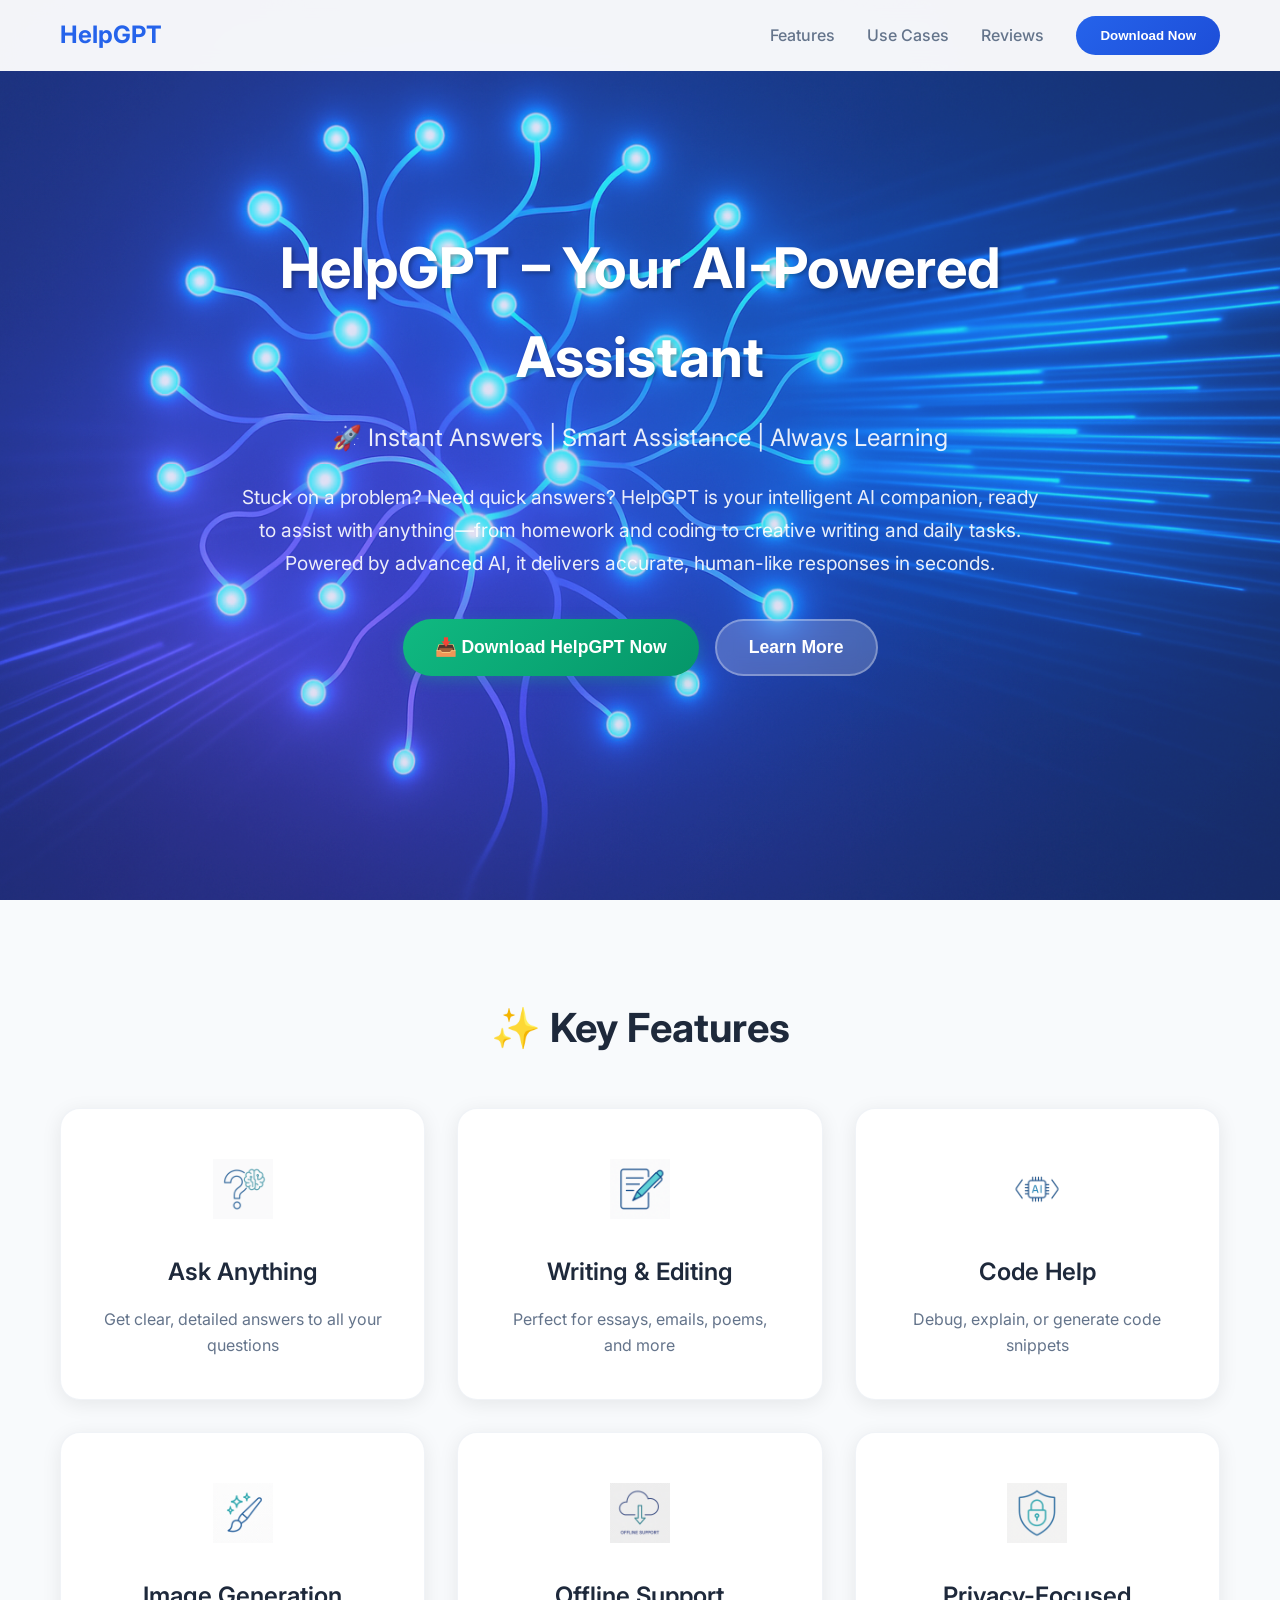
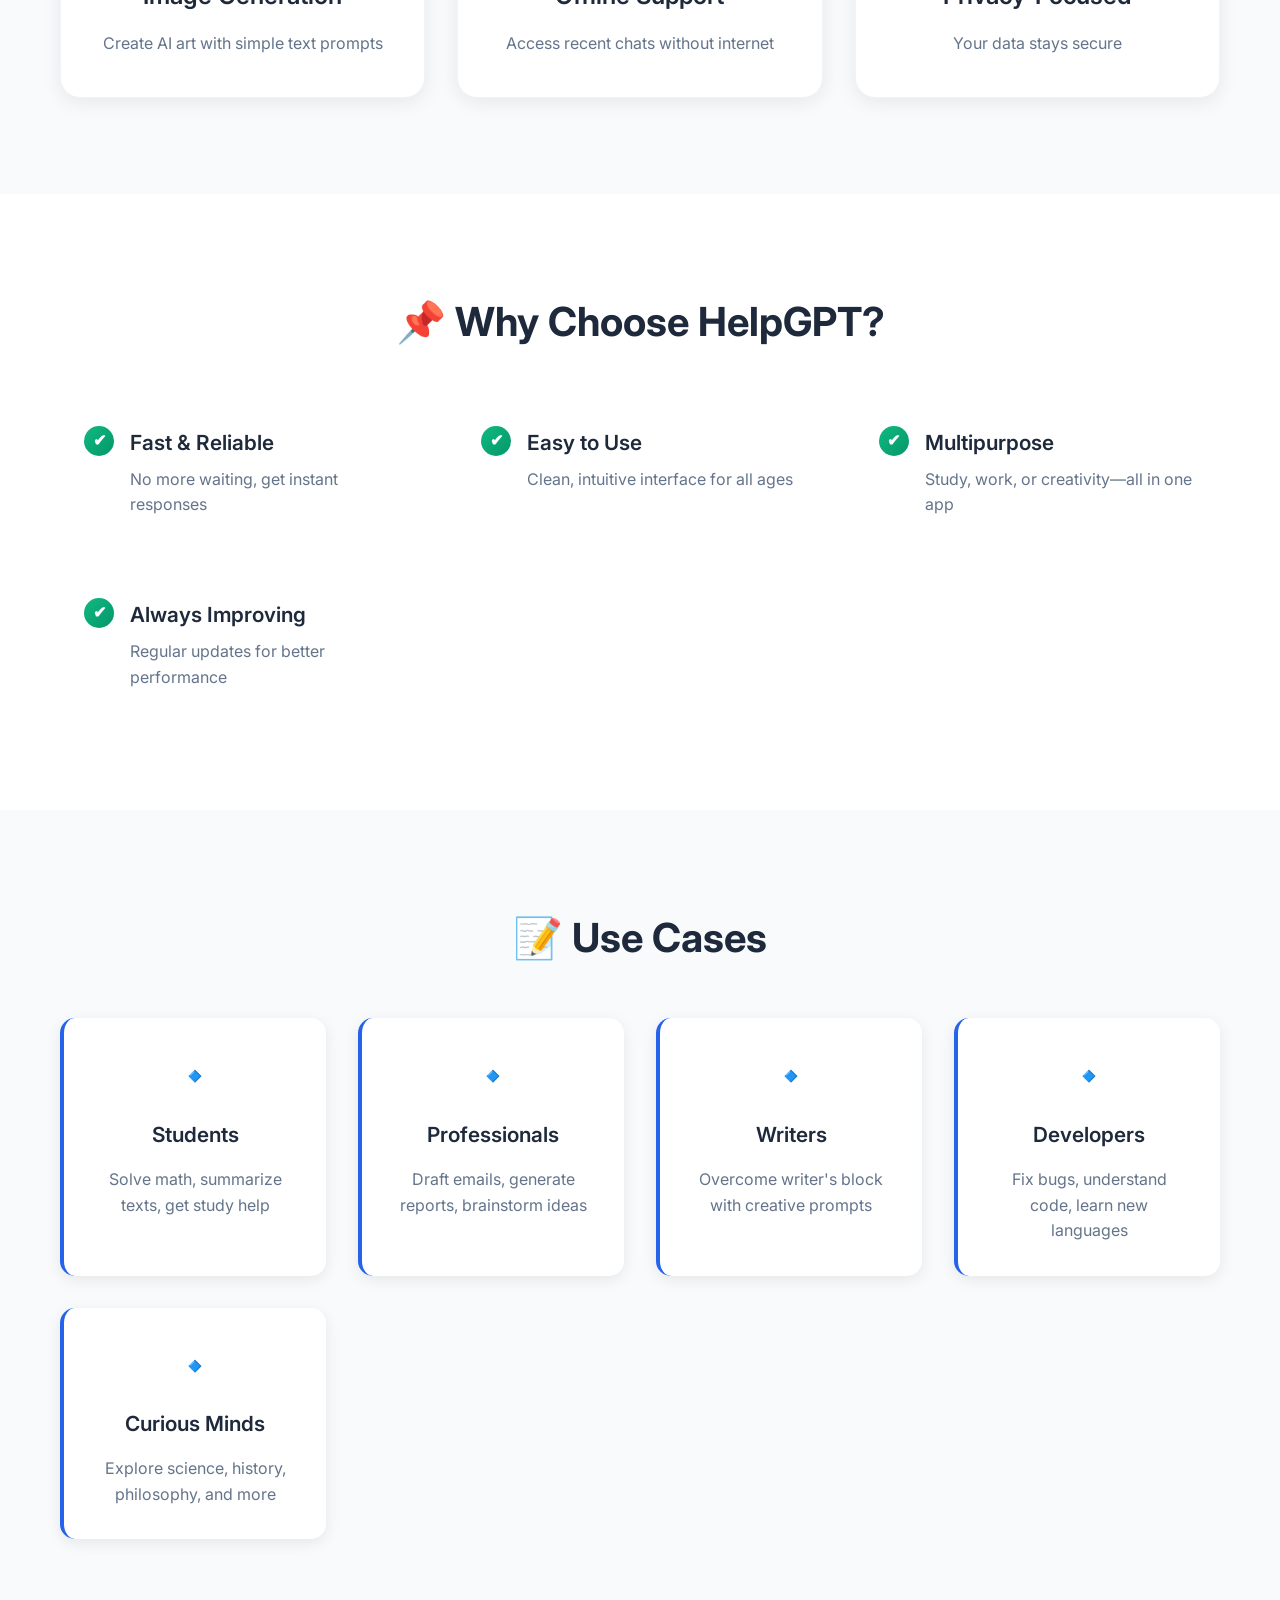
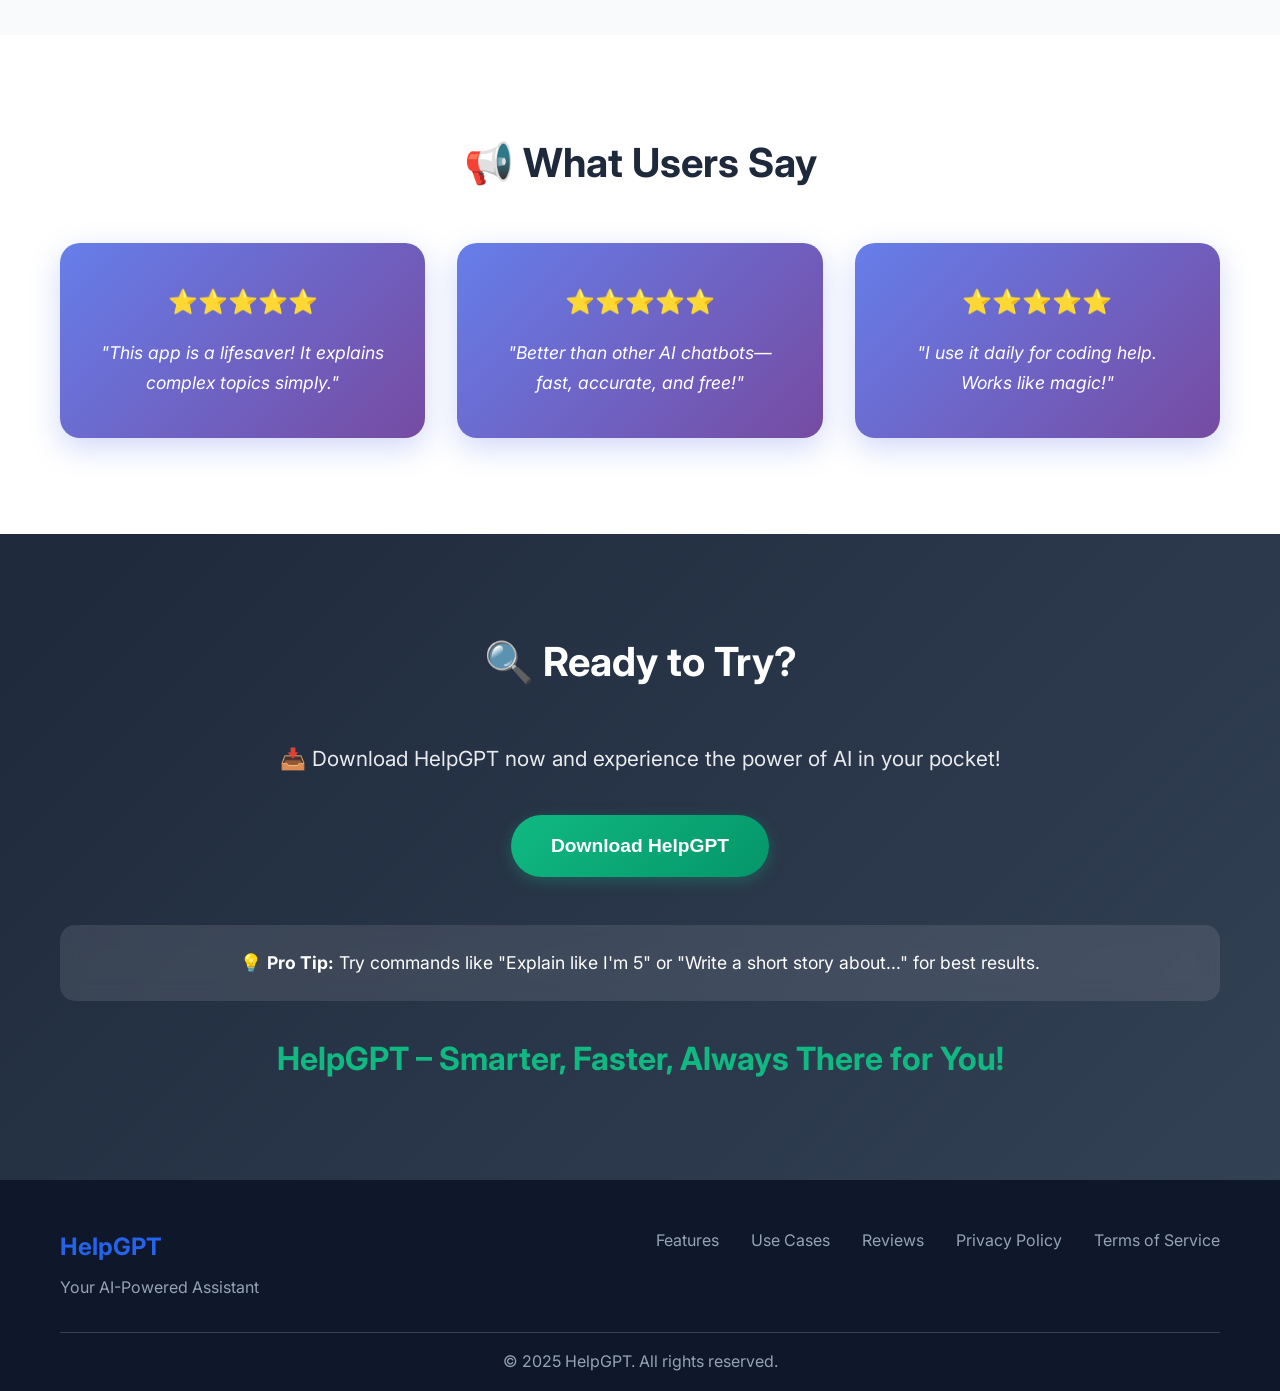
==== helpgpt_landing_page/index.html @ b48a6809 "Add files via upload" ====
<!DOCTYPE html>
<html lang="en">
<head>
    <meta charset="UTF-8">
    <meta name="viewport" content="width=device-width, initial-scale=1.0">
    <title>HelpGPT – Your AI-Powered Assistant</title>
    <link rel="stylesheet" href="styles.css">
    <link href="https://fonts.googleapis.com/css2?family=Inter:wght@300;400;500;600;700&display=swap" rel="stylesheet">
</head>
<body>
    <!-- Navigation -->
    <nav class="navbar">
        <div class="nav-container">
            <div class="nav-logo">
                <h2>HelpGPT</h2>
            </div>
            <div class="nav-menu">
                <a href="#features" class="nav-link">Features</a>
                <a href="#use-cases" class="nav-link">Use Cases</a>
                <a href="#testimonials" class="nav-link">Reviews</a>
                <button class="cta-button">Download Now</button>
            </div>
        </div>
    </nav>

    <!-- Hero Section -->
    <section class="hero">
        <div class="hero-background"></div>
        <div class="container">
            <div class="hero-content">
                <h1 class="hero-title">HelpGPT – Your AI-Powered Assistant</h1>
                <p class="hero-tagline">🚀 Instant Answers | Smart Assistance | Always Learning</p>
                <p class="hero-description">
                    Stuck on a problem? Need quick answers? HelpGPT is your intelligent AI companion, 
                    ready to assist with anything—from homework and coding to creative writing and daily tasks. 
                    Powered by advanced AI, it delivers accurate, human-like responses in seconds.
                </p>
                <div class="hero-buttons">
                    <button class="primary-button">📥 Download HelpGPT Now</button>
                    <button class="secondary-button">Learn More</button>
                </div>
            </div>
        </div>
    </section>

    <!-- Features Section -->
    <section id="features" class="features">
        <div class="container">
            <h2 class="section-title">✨ Key Features</h2>
            <div class="features-grid">
                <div class="feature-card">
                    <div class="feature-icon">
                        <img src="images/icon_ask_anything.png" alt="Ask Anything">
                    </div>
                    <h3>Ask Anything</h3>
                    <p>Get clear, detailed answers to all your questions</p>
                </div>
                <div class="feature-card">
                    <div class="feature-icon">
                        <img src="images/icon_writing.png" alt="Writing & Editing">
                    </div>
                    <h3>Writing & Editing</h3>
                    <p>Perfect for essays, emails, poems, and more</p>
                </div>
                <div class="feature-card">
                    <div class="feature-icon">
                        <img src="images/icon_code.png" alt="Code Help">
                    </div>
                    <h3>Code Help</h3>
                    <p>Debug, explain, or generate code snippets</p>
                </div>
                <div class="feature-card">
                    <div class="feature-icon">
                        <img src="images/icon_image_gen.png" alt="Image Generation">
                    </div>
                    <h3>Image Generation</h3>
                    <p>Create AI art with simple text prompts</p>
                </div>
                <div class="feature-card">
                    <div class="feature-icon">
                        <img src="images/icon_offline.png" alt="Offline Support">
                    </div>
                    <h3>Offline Support</h3>
                    <p>Access recent chats without internet</p>
                </div>
                <div class="feature-card">
                    <div class="feature-icon">
                        <img src="images/icon_privacy.png" alt="Privacy-Focused">
                    </div>
                    <h3>Privacy-Focused</h3>
                    <p>Your data stays secure</p>
                </div>
            </div>
        </div>
    </section>

    <!-- Why Choose Section -->
    <section class="why-choose">
        <div class="container">
            <h2 class="section-title">📌 Why Choose HelpGPT?</h2>
            <div class="benefits-grid">
                <div class="benefit-item">
                    <div class="benefit-check">✔</div>
                    <div class="benefit-content">
                        <h3>Fast & Reliable</h3>
                        <p>No more waiting, get instant responses</p>
                    </div>
                </div>
                <div class="benefit-item">
                    <div class="benefit-check">✔</div>
                    <div class="benefit-content">
                        <h3>Easy to Use</h3>
                        <p>Clean, intuitive interface for all ages</p>
                    </div>
                </div>
                <div class="benefit-item">
                    <div class="benefit-check">✔</div>
                    <div class="benefit-content">
                        <h3>Multipurpose</h3>
                        <p>Study, work, or creativity—all in one app</p>
                    </div>
                </div>
                <div class="benefit-item">
                    <div class="benefit-check">✔</div>
                    <div class="benefit-content">
                        <h3>Always Improving</h3>
                        <p>Regular updates for better performance</p>
                    </div>
                </div>
            </div>
        </div>
    </section>

    <!-- Use Cases Section -->
    <section id="use-cases" class="use-cases">
        <div class="container">
            <h2 class="section-title">📝 Use Cases</h2>
            <div class="use-cases-grid">
                <div class="use-case-card">
                    <div class="use-case-icon">🔹</div>
                    <h3>Students</h3>
                    <p>Solve math, summarize texts, get study help</p>
                </div>
                <div class="use-case-card">
                    <div class="use-case-icon">🔹</div>
                    <h3>Professionals</h3>
                    <p>Draft emails, generate reports, brainstorm ideas</p>
                </div>
                <div class="use-case-card">
                    <div class="use-case-icon">🔹</div>
                    <h3>Writers</h3>
                    <p>Overcome writer's block with creative prompts</p>
                </div>
                <div class="use-case-card">
                    <div class="use-case-icon">🔹</div>
                    <h3>Developers</h3>
                    <p>Fix bugs, understand code, learn new languages</p>
                </div>
                <div class="use-case-card">
                    <div class="use-case-icon">🔹</div>
                    <h3>Curious Minds</h3>
                    <p>Explore science, history, philosophy, and more</p>
                </div>
            </div>
        </div>
    </section>

    <!-- Testimonials Section -->
    <section id="testimonials" class="testimonials">
        <div class="container">
            <h2 class="section-title">📢 What Users Say</h2>
            <div class="testimonials-grid">
                <div class="testimonial-card">
                    <div class="stars">⭐⭐⭐⭐⭐</div>
                    <p>"This app is a lifesaver! It explains complex topics simply."</p>
                </div>
                <div class="testimonial-card">
                    <div class="stars">⭐⭐⭐⭐⭐</div>
                    <p>"Better than other AI chatbots—fast, accurate, and free!"</p>
                </div>
                <div class="testimonial-card">
                    <div class="stars">⭐⭐⭐⭐⭐</div>
                    <p>"I use it daily for coding help. Works like magic!"</p>
                </div>
            </div>
        </div>
    </section>

    <!-- CTA Section -->
    <section class="cta-section">
        <div class="container">
            <h2 class="section-title">🔍 Ready to Try?</h2>
            <p class="cta-description">📥 Download HelpGPT now and experience the power of AI in your pocket!</p>
            <button class="primary-button large">Download HelpGPT</button>
            <div class="pro-tip">
                <p>💡 <strong>Pro Tip:</strong> Try commands like "Explain like I'm 5" or "Write a short story about..." for best results.</p>
            </div>
            <div class="closing-statement">
                <h3>HelpGPT – Smarter, Faster, Always There for You!</h3>
            </div>
        </div>
    </section>

    <!-- Footer -->
    <footer class="footer">
        <div class="container">
            <div class="footer-content">
                <div class="footer-logo">
                    <h3>HelpGPT</h3>
                    <p>Your AI-Powered Assistant</p>
                </div>
                <div class="footer-links">
                    <a href="#features">Features</a>
                    <a href="#use-cases">Use Cases</a>
                    <a href="#testimonials">Reviews</a>
                    <a href="#">Privacy Policy</a>
                    <a href="#">Terms of Service</a>
                </div>
            </div>
            <div class="footer-bottom">
                <p>&copy; 2025 HelpGPT. All rights reserved.</p>
            </div>
        </div>
    </footer>

    <script src="script.js"></script>
</body>
</html>
---- helpgpt_landing_page/styles.css ----
/* Reset and Base Styles */
* {
    margin: 0;
    padding: 0;
    box-sizing: border-box;
}

body {
    font-family: 'Inter', sans-serif;
    line-height: 1.6;
    color: #333;
    overflow-x: hidden;
}

.container {
    max-width: 1200px;
    margin: 0 auto;
    padding: 0 20px;
}

/* Navigation */
.navbar {
    position: fixed;
    top: 0;
    width: 100%;
    background: rgba(255, 255, 255, 0.95);
    backdrop-filter: blur(10px);
    z-index: 1000;
    padding: 1rem 0;
    transition: all 0.3s ease;
}

.nav-container {
    max-width: 1200px;
    margin: 0 auto;
    padding: 0 20px;
    display: flex;
    justify-content: space-between;
    align-items: center;
}

.nav-logo h2 {
    color: #2563eb;
    font-weight: 700;
    font-size: 1.5rem;
}

.nav-menu {
    display: flex;
    align-items: center;
    gap: 2rem;
}

.nav-link {
    text-decoration: none;
    color: #64748b;
    font-weight: 500;
    transition: color 0.3s ease;
}

.nav-link:hover {
    color: #2563eb;
}

.cta-button {
    background: linear-gradient(135deg, #2563eb, #1d4ed8);
    color: white;
    border: none;
    padding: 0.75rem 1.5rem;
    border-radius: 50px;
    font-weight: 600;
    cursor: pointer;
    transition: all 0.3s ease;
}

.cta-button:hover {
    transform: translateY(-2px);
    box-shadow: 0 10px 25px rgba(37, 99, 235, 0.3);
}

/* Hero Section */
.hero {
    position: relative;
    min-height: 100vh;
    display: flex;
    align-items: center;
    background: linear-gradient(135deg, #667eea 0%, #764ba2 100%);
    overflow: hidden;
}

.hero-background {
    position: absolute;
    top: 0;
    left: 0;
    width: 100%;
    height: 100%;
    background-image: url('images/hero_background.png');
    background-size: cover;
    background-position: center;
    opacity: 0.8;
    z-index: 1;
}

.hero-content {
    position: relative;
    z-index: 2;
    text-align: center;
    color: white;
    max-width: 800px;
    margin: 0 auto;
    animation: fadeInUp 1s ease-out;
}

.hero-title {
    font-size: 3.5rem;
    font-weight: 700;
    margin-bottom: 1rem;
    text-shadow: 2px 2px 4px rgba(0, 0, 0, 0.3);
}

.hero-tagline {
    font-size: 1.5rem;
    margin-bottom: 1.5rem;
    opacity: 0.9;
}

.hero-description {
    font-size: 1.2rem;
    margin-bottom: 2.5rem;
    opacity: 0.9;
    line-height: 1.7;
}

.hero-buttons {
    display: flex;
    gap: 1rem;
    justify-content: center;
    flex-wrap: wrap;
}

.primary-button {
    background: linear-gradient(135deg, #10b981, #059669);
    color: white;
    border: none;
    padding: 1rem 2rem;
    border-radius: 50px;
    font-size: 1.1rem;
    font-weight: 600;
    cursor: pointer;
    transition: all 0.3s ease;
    box-shadow: 0 4px 15px rgba(16, 185, 129, 0.3);
}

.primary-button:hover {
    transform: translateY(-3px);
    box-shadow: 0 8px 25px rgba(16, 185, 129, 0.4);
}

.primary-button.large {
    padding: 1.25rem 2.5rem;
    font-size: 1.2rem;
}

.secondary-button {
    background: rgba(255, 255, 255, 0.2);
    color: white;
    border: 2px solid rgba(255, 255, 255, 0.3);
    padding: 1rem 2rem;
    border-radius: 50px;
    font-size: 1.1rem;
    font-weight: 600;
    cursor: pointer;
    transition: all 0.3s ease;
    backdrop-filter: blur(10px);
}

.secondary-button:hover {
    background: rgba(255, 255, 255, 0.3);
    transform: translateY(-2px);
}

/* Section Styles */
.section-title {
    text-align: center;
    font-size: 2.5rem;
    font-weight: 700;
    margin-bottom: 3rem;
    color: #1e293b;
}

/* Features Section */
.features {
    padding: 6rem 0;
    background: #f8fafc;
}

.features-grid {
    display: grid;
    grid-template-columns: repeat(auto-fit, minmax(300px, 1fr));
    gap: 2rem;
}

.feature-card {
    background: white;
    padding: 2.5rem;
    border-radius: 20px;
    text-align: center;
    box-shadow: 0 4px 20px rgba(0, 0, 0, 0.08);
    transition: all 0.3s ease;
    border: 1px solid rgba(226, 232, 240, 0.5);
}

.feature-card:hover {
    transform: translateY(-10px);
    box-shadow: 0 20px 40px rgba(0, 0, 0, 0.12);
}

.feature-icon {
    width: 80px;
    height: 80px;
    margin: 0 auto 1.5rem;
    display: flex;
    align-items: center;
    justify-content: center;
}

.feature-icon img {
    width: 60px;
    height: 60px;
    object-fit: contain;
}

.feature-card h3 {
    font-size: 1.5rem;
    font-weight: 600;
    margin-bottom: 1rem;
    color: #1e293b;
}

.feature-card p {
    color: #64748b;
    font-size: 1rem;
    line-height: 1.6;
}

/* Why Choose Section */
.why-choose {
    padding: 6rem 0;
    background: white;
}

.benefits-grid {
    display: grid;
    grid-template-columns: repeat(auto-fit, minmax(280px, 1fr));
    gap: 2rem;
}

.benefit-item {
    display: flex;
    align-items: flex-start;
    gap: 1rem;
    padding: 1.5rem;
    border-radius: 15px;
    transition: all 0.3s ease;
}

.benefit-item:hover {
    background: #f1f5f9;
    transform: translateX(10px);
}

.benefit-check {
    background: linear-gradient(135deg, #10b981, #059669);
    color: white;
    width: 30px;
    height: 30px;
    border-radius: 50%;
    display: flex;
    align-items: center;
    justify-content: center;
    font-weight: bold;
    flex-shrink: 0;
}

.benefit-content h3 {
    font-size: 1.3rem;
    font-weight: 600;
    margin-bottom: 0.5rem;
    color: #1e293b;
}

.benefit-content p {
    color: #64748b;
    line-height: 1.6;
}

/* Use Cases Section */
.use-cases {
    padding: 6rem 0;
    background: #f8fafc;
}

.use-cases-grid {
    display: grid;
    grid-template-columns: repeat(auto-fit, minmax(250px, 1fr));
    gap: 2rem;
}

.use-case-card {
    background: white;
    padding: 2rem;
    border-radius: 15px;
    text-align: center;
    box-shadow: 0 4px 15px rgba(0, 0, 0, 0.08);
    transition: all 0.3s ease;
    border-left: 4px solid #2563eb;
}

.use-case-card:hover {
    transform: translateY(-5px);
    box-shadow: 0 15px 30px rgba(0, 0, 0, 0.12);
}

.use-case-icon {
    font-size: 2rem;
    margin-bottom: 1rem;
    color: #2563eb;
}

.use-case-card h3 {
    font-size: 1.3rem;
    font-weight: 600;
    margin-bottom: 1rem;
    color: #1e293b;
}

.use-case-card p {
    color: #64748b;
    line-height: 1.6;
}

/* Testimonials Section */
.testimonials {
    padding: 6rem 0;
    background: white;
}

.testimonials-grid {
    display: grid;
    grid-template-columns: repeat(auto-fit, minmax(300px, 1fr));
    gap: 2rem;
}

.testimonial-card {
    background: linear-gradient(135deg, #667eea 0%, #764ba2 100%);
    color: white;
    padding: 2.5rem;
    border-radius: 20px;
    text-align: center;
    box-shadow: 0 10px 30px rgba(102, 126, 234, 0.3);
    transition: all 0.3s ease;
}

.testimonial-card:hover {
    transform: translateY(-10px);
    box-shadow: 0 20px 40px rgba(102, 126, 234, 0.4);
}

.stars {
    font-size: 1.5rem;
    margin-bottom: 1rem;
}

.testimonial-card p {
    font-size: 1.1rem;
    line-height: 1.7;
    font-style: italic;
}

/* CTA Section */
.cta-section {
    padding: 6rem 0;
    background: linear-gradient(135deg, #1e293b 0%, #334155 100%);
    color: white;
    text-align: center;
}

.cta-section .section-title {
    color: white;
}

.cta-description {
    font-size: 1.3rem;
    margin-bottom: 2.5rem;
    opacity: 0.9;
}

.pro-tip {
    margin-top: 3rem;
    padding: 1.5rem;
    background: rgba(255, 255, 255, 0.1);
    border-radius: 15px;
    backdrop-filter: blur(10px);
}

.pro-tip p {
    font-size: 1.1rem;
    margin: 0;
}

.closing-statement {
    margin-top: 2rem;
}

.closing-statement h3 {
    font-size: 2rem;
    font-weight: 700;
    color: #10b981;
}

/* Footer */
.footer {
    background: #0f172a;
    color: white;
    padding: 3rem 0 1rem;
}

.footer-content {
    display: flex;
    justify-content: space-between;
    align-items: flex-start;
    margin-bottom: 2rem;
    flex-wrap: wrap;
    gap: 2rem;
}

.footer-logo h3 {
    color: #2563eb;
    font-size: 1.5rem;
    margin-bottom: 0.5rem;
}

.footer-logo p {
    color: #94a3b8;
}

.footer-links {
    display: flex;
    gap: 2rem;
    flex-wrap: wrap;
}

.footer-links a {
    color: #94a3b8;
    text-decoration: none;
    transition: color 0.3s ease;
}

.footer-links a:hover {
    color: #2563eb;
}

.footer-bottom {
    border-top: 1px solid #334155;
    padding-top: 1rem;
    text-align: center;
}

.footer-bottom p {
    color: #94a3b8;
}

/* Animations */
@keyframes fadeInUp {
    from {
        opacity: 0;
        transform: translateY(30px);
    }
    to {
        opacity: 1;
        transform: translateY(0);
    }
}

/* Responsive Design */
@media (max-width: 768px) {
    .nav-menu {
        display: none;
    }
    
    .hero-title {
        font-size: 2.5rem;
    }
    
    .hero-tagline {
        font-size: 1.2rem;
    }
    
    .hero-description {
        font-size: 1rem;
    }
    
    .hero-buttons {
        flex-direction: column;
        align-items: center;
    }
    
    .section-title {
        font-size: 2rem;
    }
    
    .features-grid,
    .benefits-grid,
    .use-cases-grid,
    .testimonials-grid {
        grid-template-columns: 1fr;
    }
    
    .footer-content {
        flex-direction: column;
        text-align: center;
    }
    
    .footer-links {
        justify-content: center;
    }
}

@media (max-width: 480px) {
    .container {
        padding: 0 15px;
    }
    
    .hero-title {
        font-size: 2rem;
    }
    
    .feature-card,
    .testimonial-card {
        padding: 2rem 1.5rem;
    }
    
    .primary-button,
    .secondary-button {
        padding: 0.875rem 1.5rem;
        font-size: 1rem;
    }
}
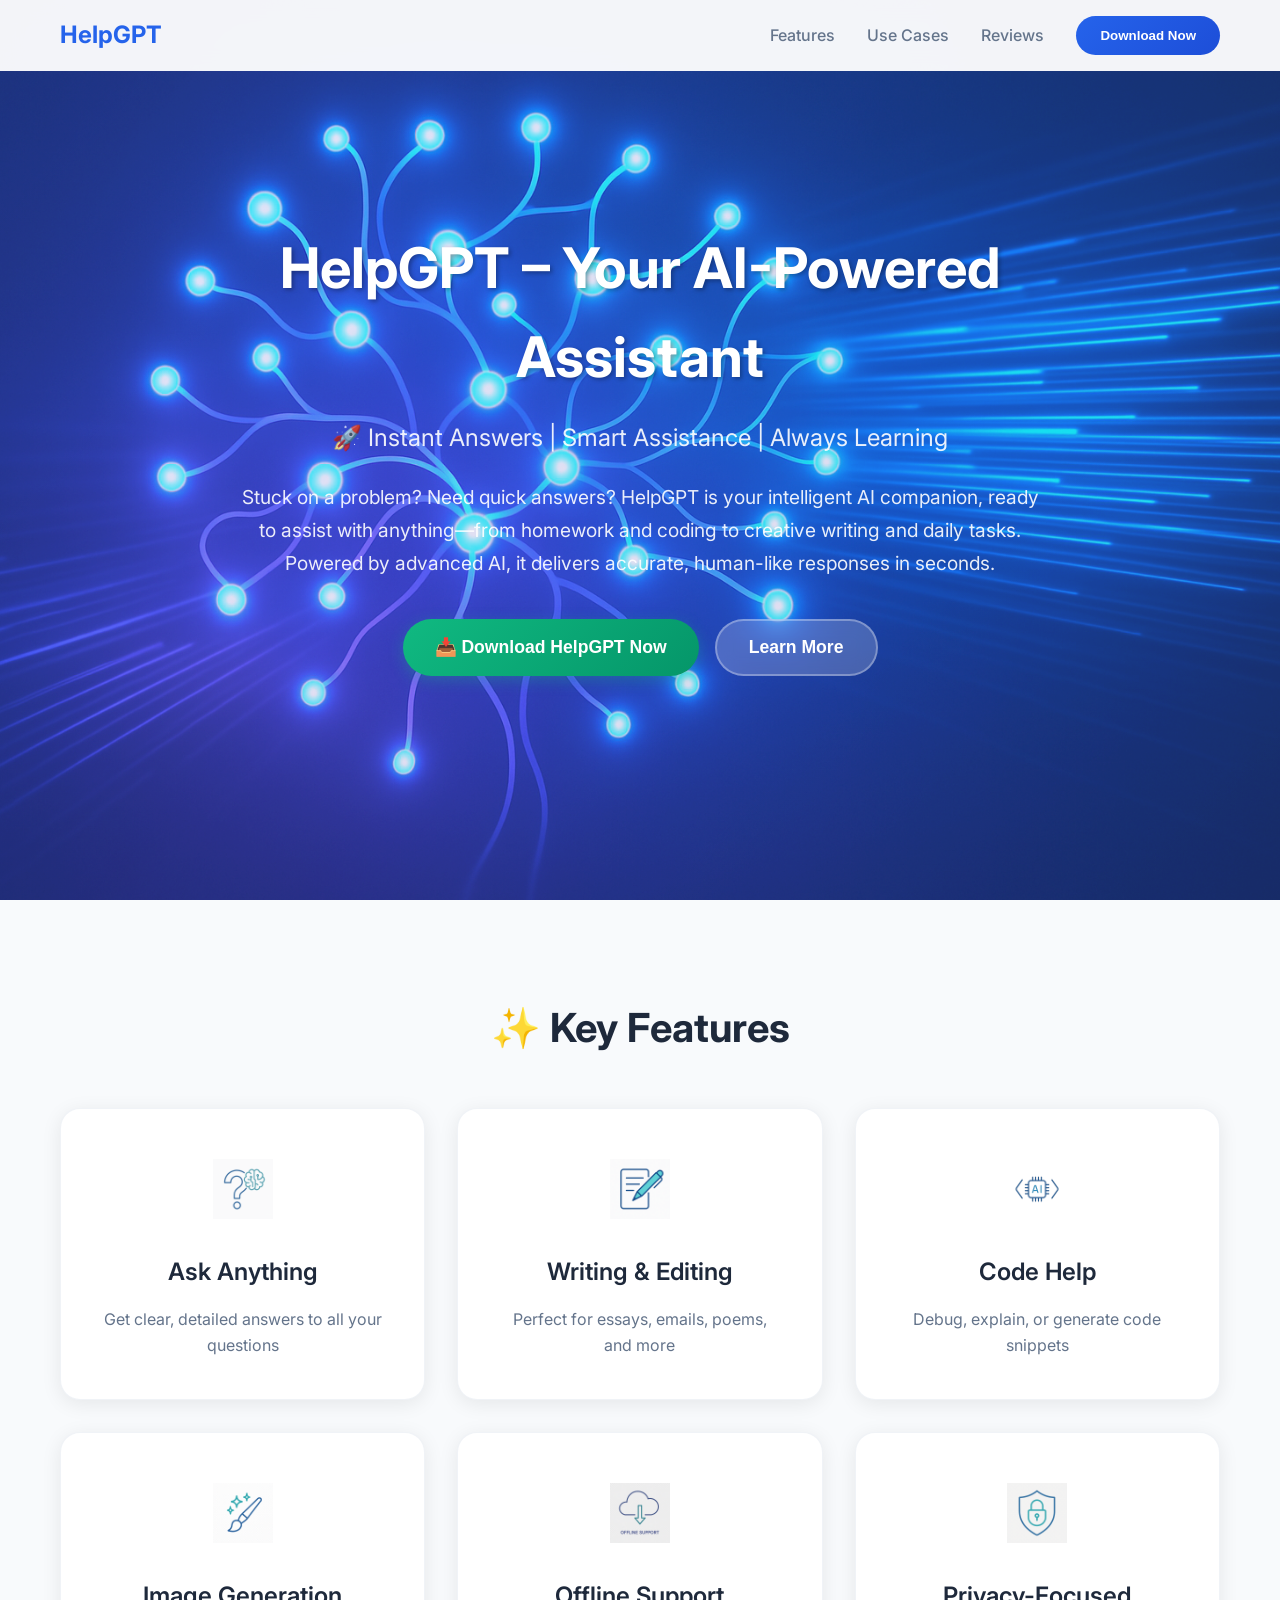
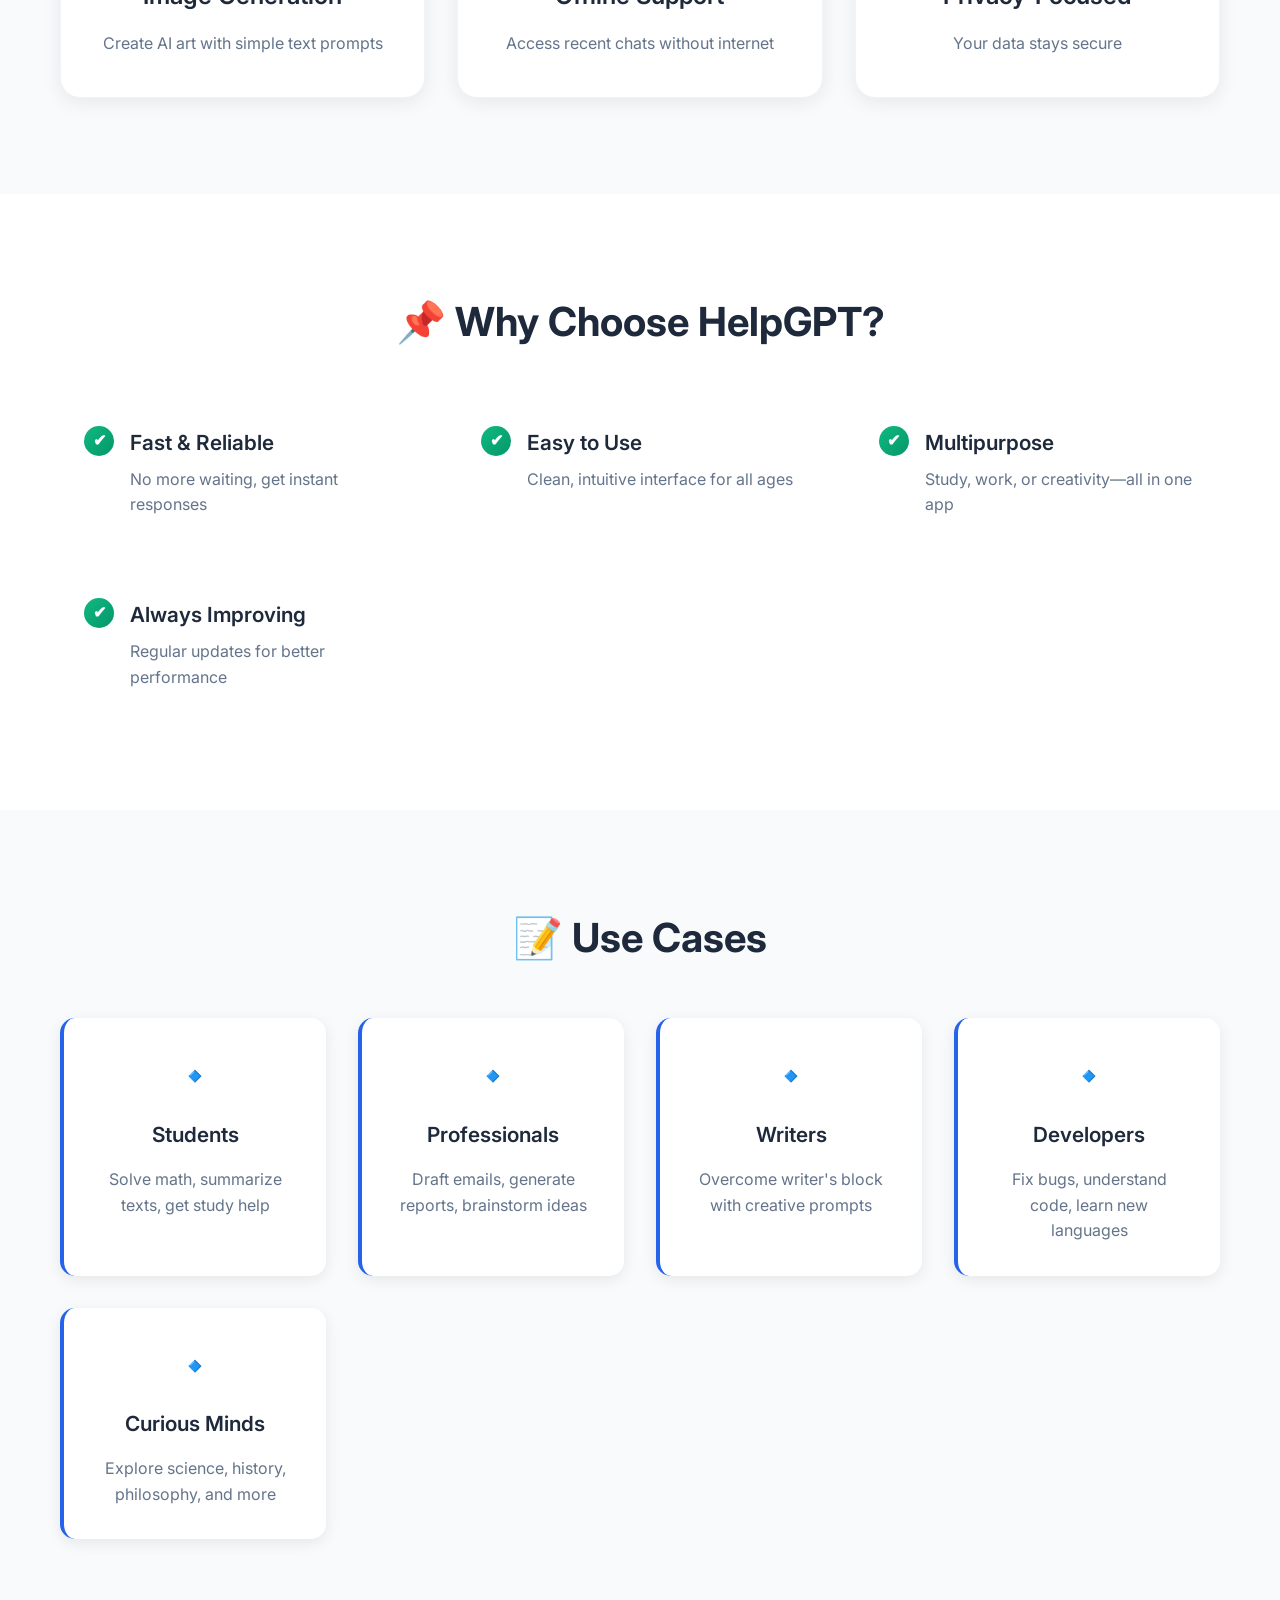
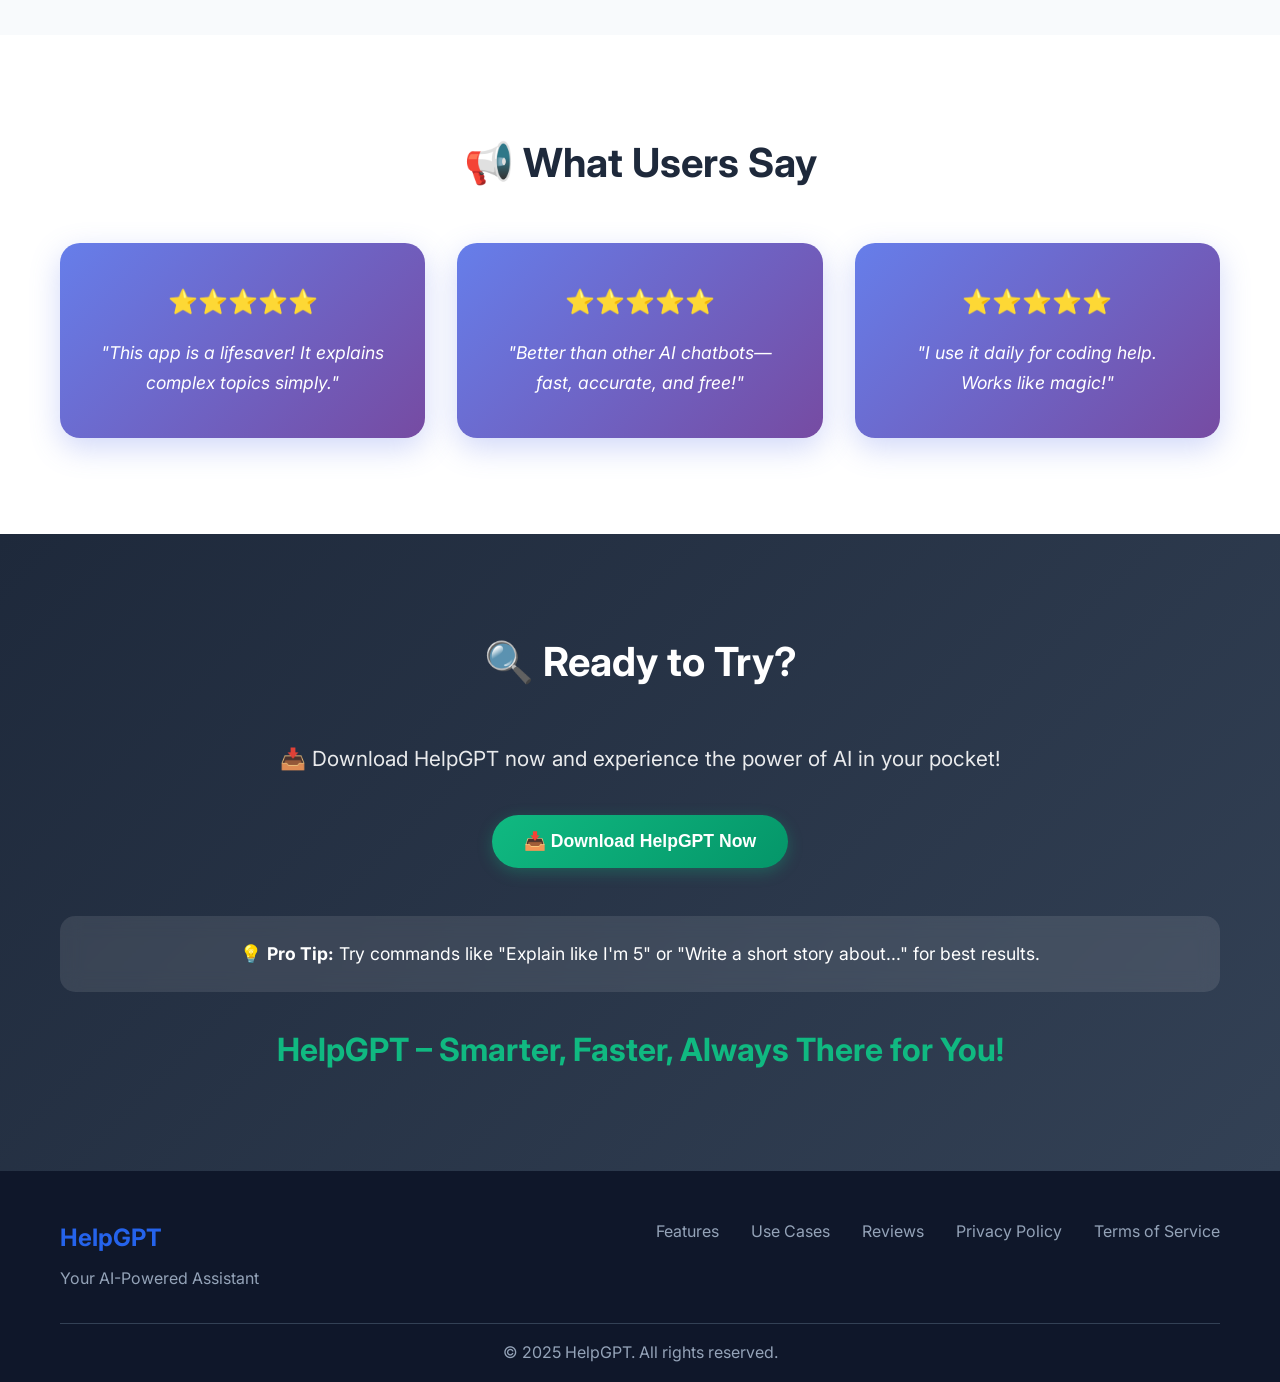
==== commit 470a9ff3: "Add files via upload" ====
--- a/helpgpt_landing_page/index.html
+++ b/helpgpt_landing_page/index.html
@@ -18,7 +18,7 @@
                 <a href="#features" class="nav-link">Features</a>
                 <a href="#use-cases" class="nav-link">Use Cases</a>
                 <a href="#testimonials" class="nav-link">Reviews</a>
-                <button class="cta-button">Download Now</button>
+                <button class="cta-button" onclick="window.location.href=\'https://ikskills.com.ng/wp-content/uploads/2025/07/HelpGPT.apk\'">Download Now</button>
             </div>
         </div>
     </nav>
@@ -36,7 +36,7 @@
                     Powered by advanced AI, it delivers accurate, human-like responses in seconds.
                 </p>
                 <div class="hero-buttons">
-                    <button class="primary-button">📥 Download HelpGPT Now</button>
+                    <button class="primary-button" onclick="window.location.href=\'https://ikskills.com.ng/wp-content/uploads/2025/07/HelpGPT.apk\'" >📥 Download HelpGPT Now</button>
                     <button class="secondary-button">Learn More</button>
                 </div>
             </div>
@@ -191,7 +191,7 @@
         <div class="container">
             <h2 class="section-title">🔍 Ready to Try?</h2>
             <p class="cta-description">📥 Download HelpGPT now and experience the power of AI in your pocket!</p>
-            <button class="primary-button large">Download HelpGPT</button>
+            <button class="primary-button" onclick="window.location.href=\'https://ikskills.com.ng/wp-content/uploads/2025/07/HelpGPT.apk\'" >📥 Download HelpGPT Now</button>
             <div class="pro-tip">
                 <p>💡 <strong>Pro Tip:</strong> Try commands like "Explain like I'm 5" or "Write a short story about..." for best results.</p>
             </div>
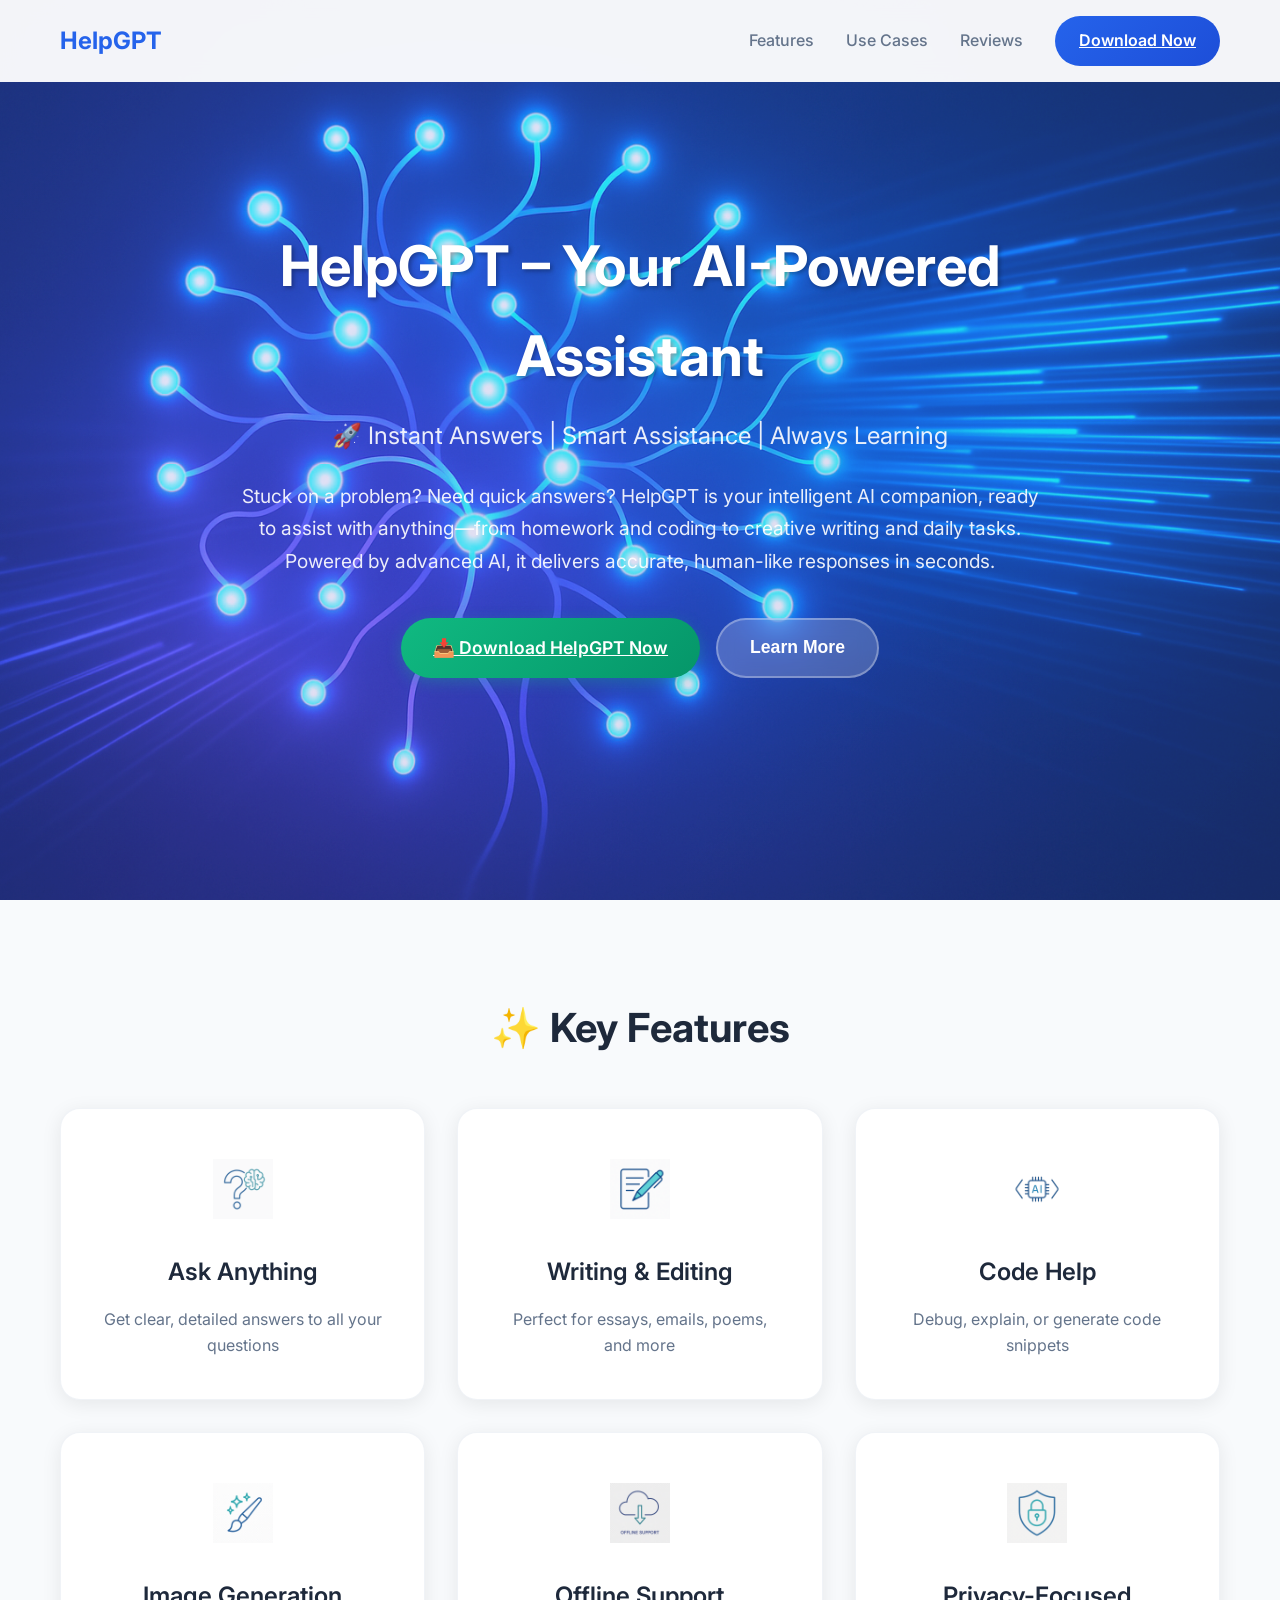
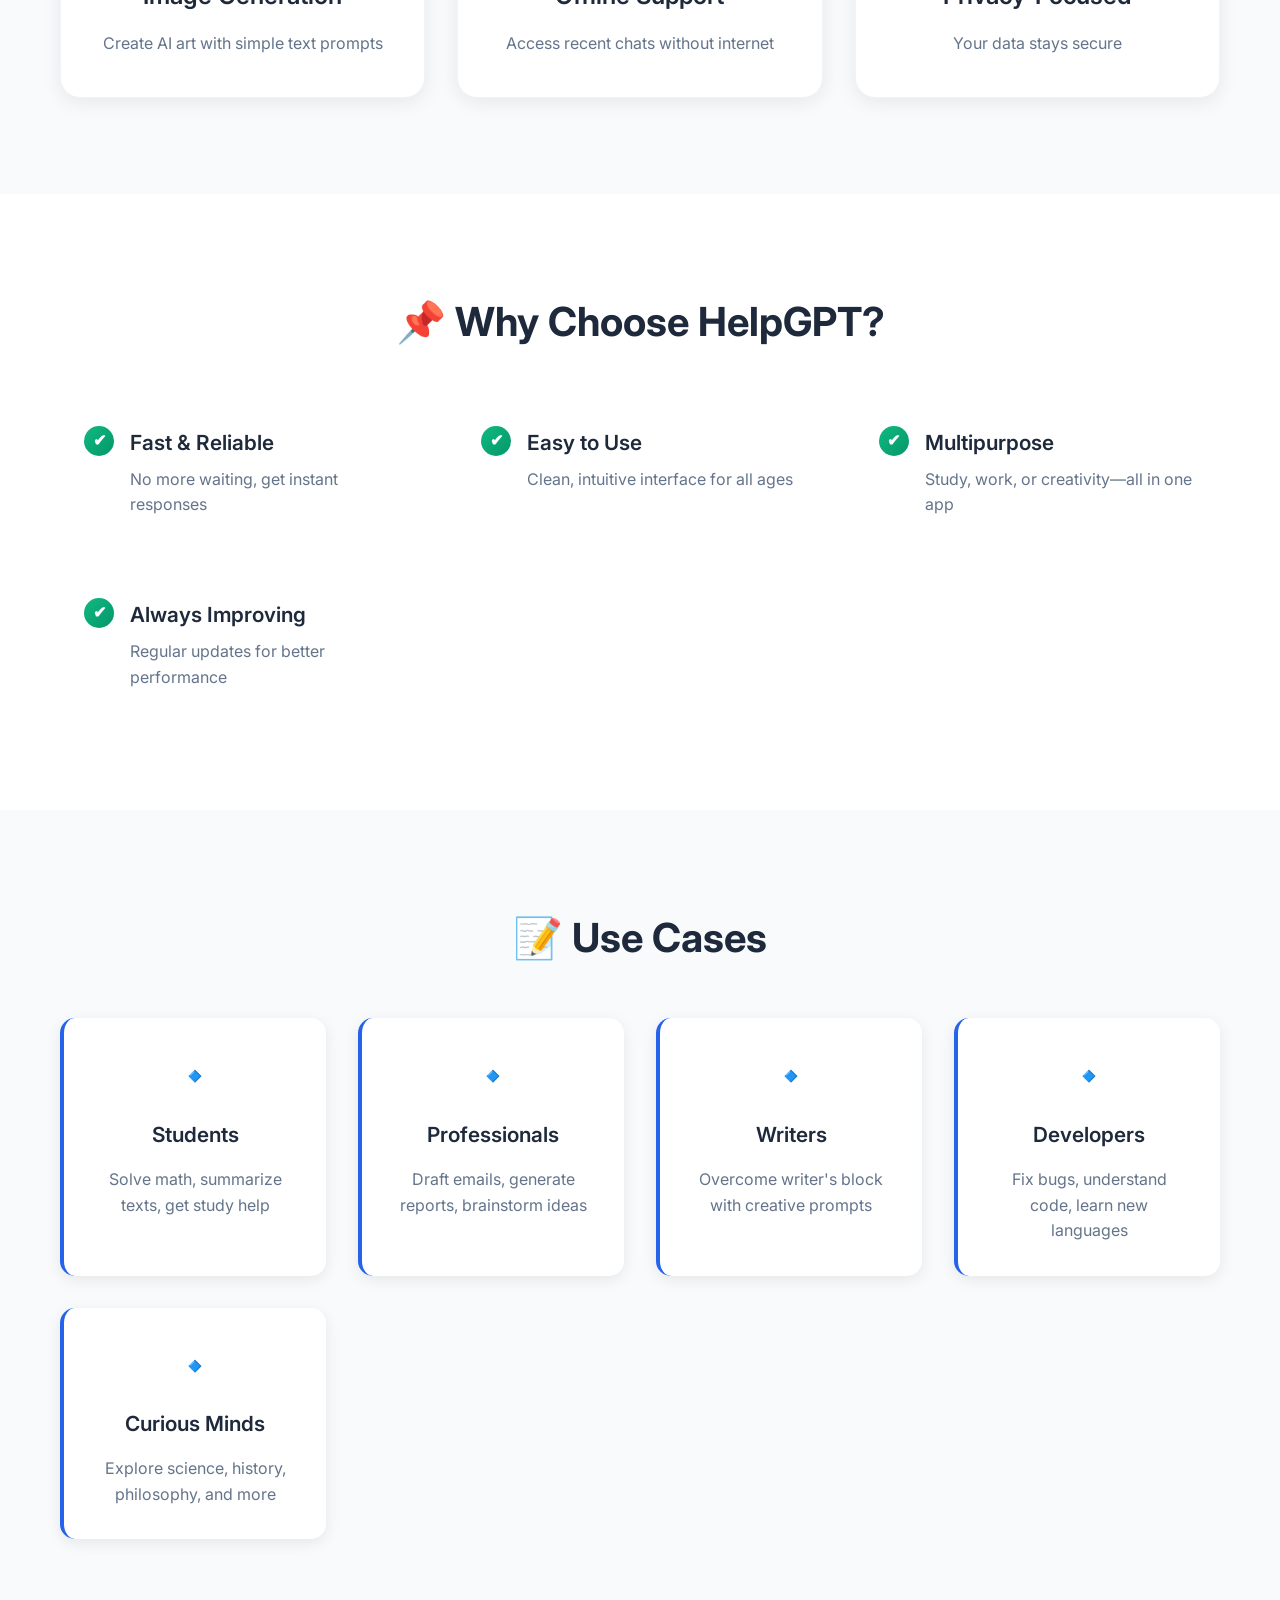
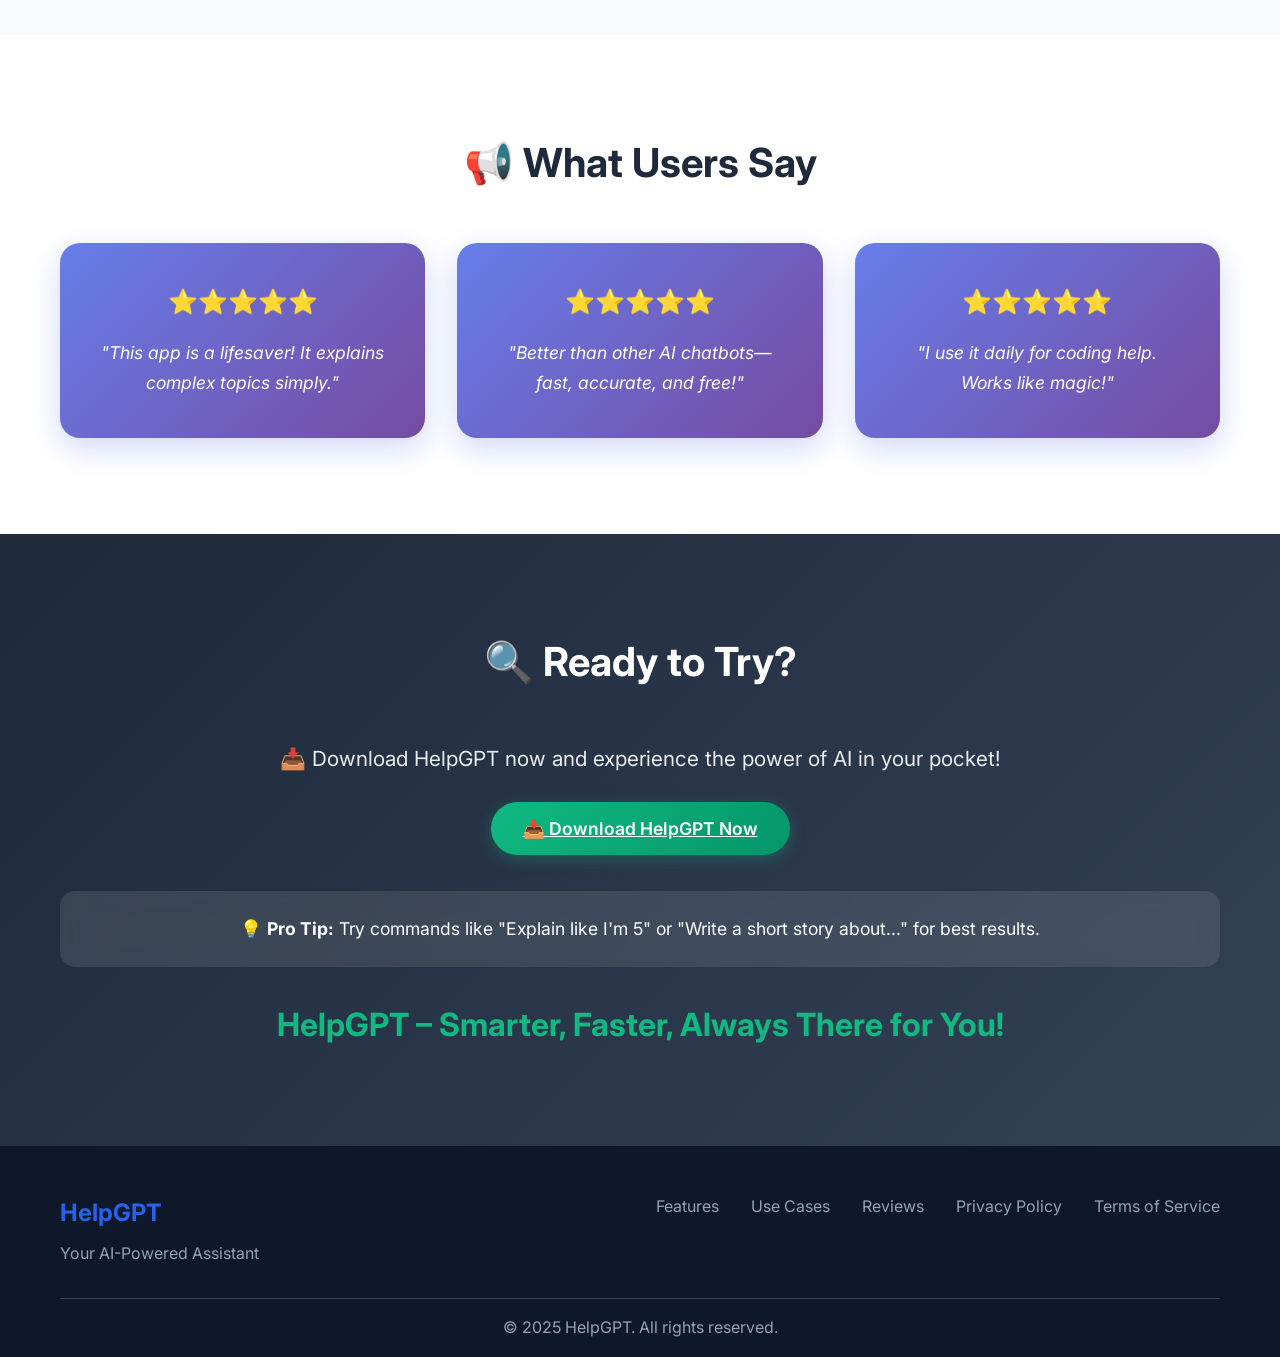
==== commit 27e37960: "Add files via upload" ====
--- a/helpgpt_landing_page/index.html
+++ b/helpgpt_landing_page/index.html
@@ -18,7 +18,7 @@
                 <a href="#features" class="nav-link">Features</a>
                 <a href="#use-cases" class="nav-link">Use Cases</a>
                 <a href="#testimonials" class="nav-link">Reviews</a>
-                <button class="cta-button" onclick="window.location.href=\'https://ikskills.com.ng/wp-content/uploads/2025/07/HelpGPT.apk\'">Download Now</button>
+               <a href="https://ikskills.com.ng/wp-content/uploads/2025/07/HelpGPT.apk" class="cta-button">Download Now</a>
             </div>
         </div>
     </nav>
@@ -36,7 +36,7 @@
                     Powered by advanced AI, it delivers accurate, human-like responses in seconds.
                 </p>
                 <div class="hero-buttons">
-                    <button class="primary-button" onclick="window.location.href=\'https://ikskills.com.ng/wp-content/uploads/2025/07/HelpGPT.apk\'" >📥 Download HelpGPT Now</button>
+                    <a href="https://ikskills.com.ng/wp-content/uploads/2025/07/HelpGPT.apk" class="primary-button">📥 Download HelpGPT Now</a>
                     <button class="secondary-button">Learn More</button>
                 </div>
             </div>
@@ -191,7 +191,7 @@
         <div class="container">
             <h2 class="section-title">🔍 Ready to Try?</h2>
             <p class="cta-description">📥 Download HelpGPT now and experience the power of AI in your pocket!</p>
-            <button class="primary-button" onclick="window.location.href=\'https://ikskills.com.ng/wp-content/uploads/2025/07/HelpGPT.apk\'" >📥 Download HelpGPT Now</button>
+           <a href="https://ikskills.com.ng/wp-content/uploads/2025/07/HelpGPT.apk" class="primary-button">📥 Download HelpGPT Now</a>
             <div class="pro-tip">
                 <p>💡 <strong>Pro Tip:</strong> Try commands like "Explain like I'm 5" or "Write a short story about..." for best results.</p>
             </div>
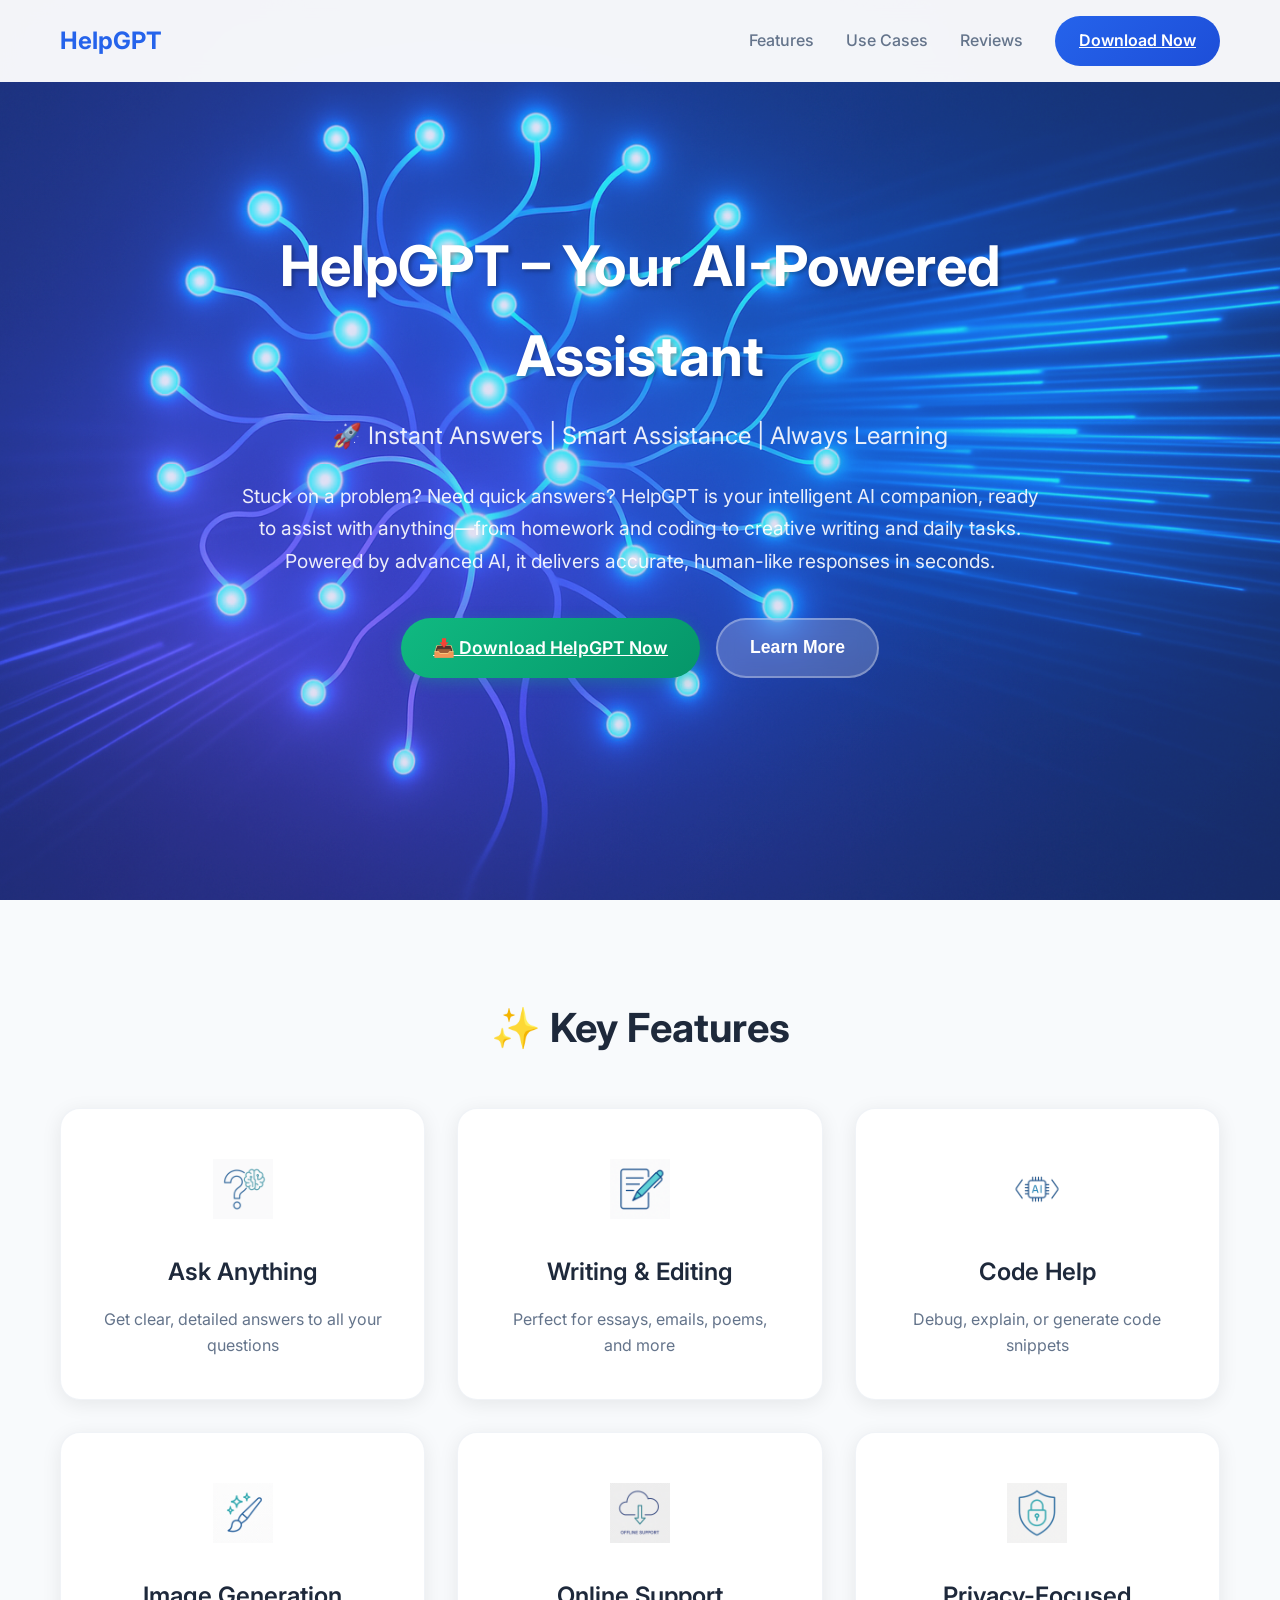
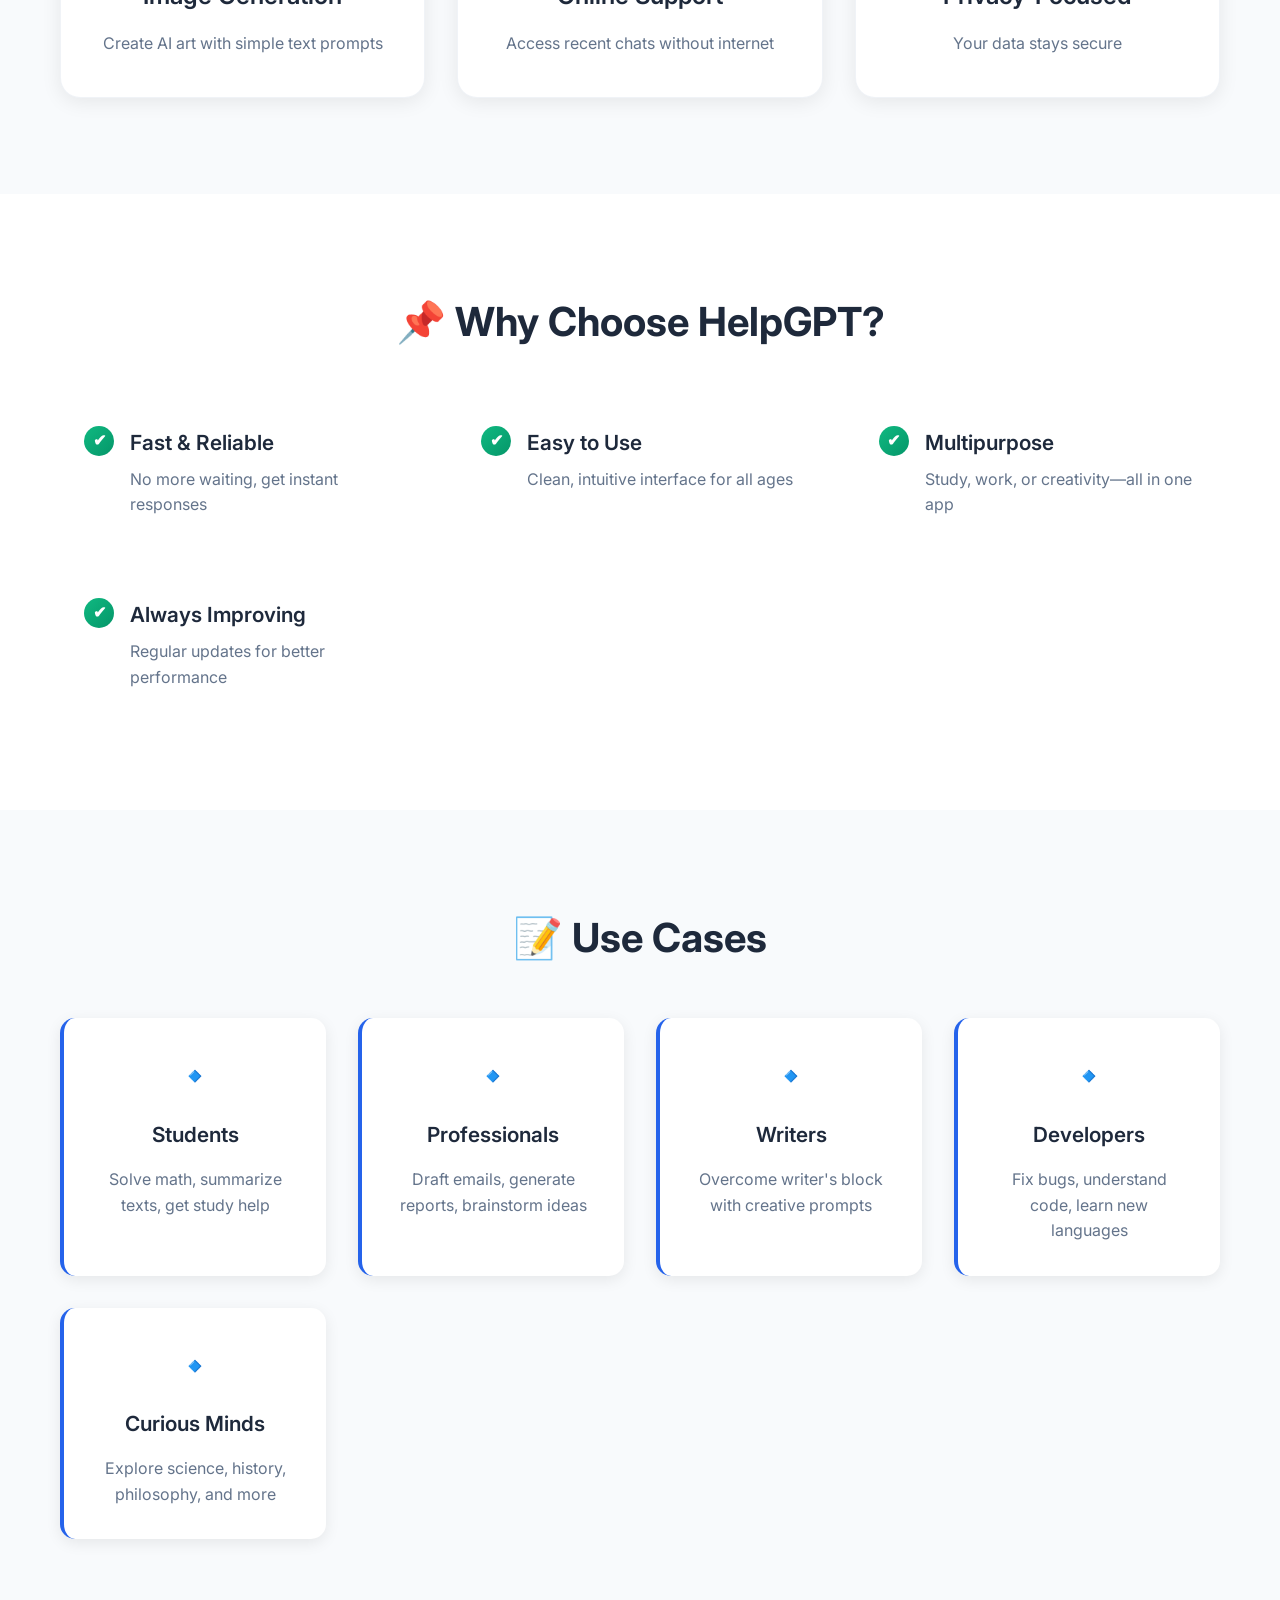
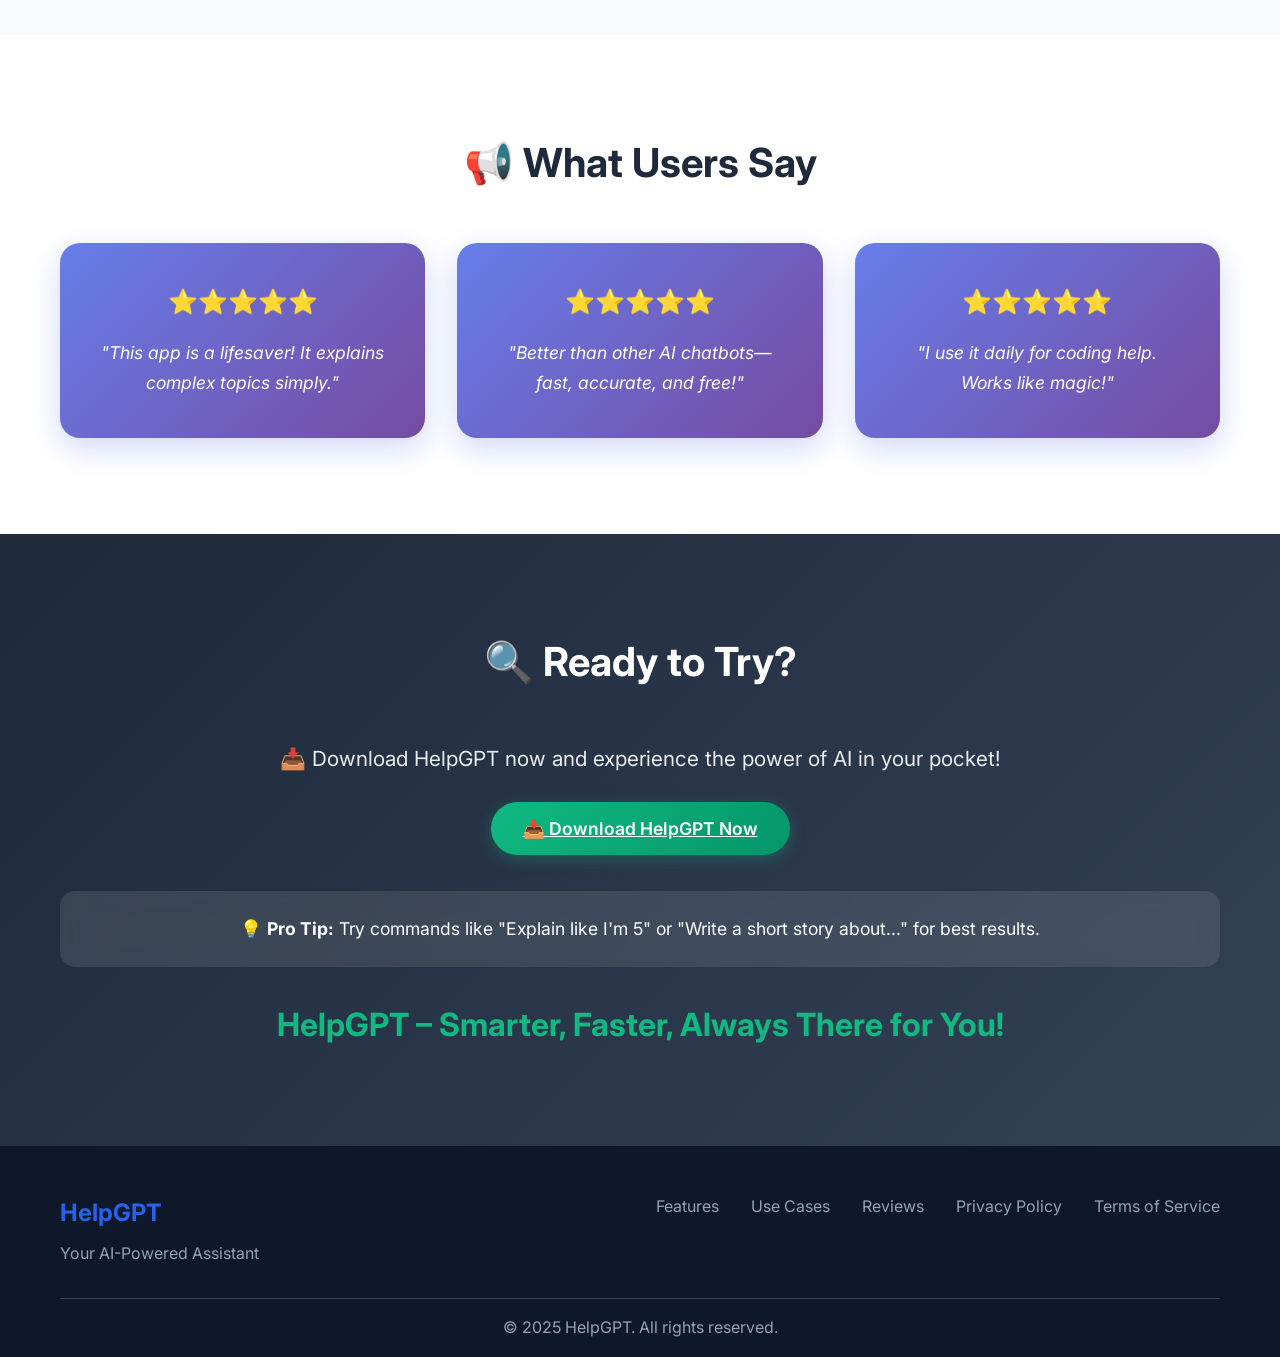
==== commit 1f9d9b58: "Update index.html" ====
--- a/helpgpt_landing_page/index.html
+++ b/helpgpt_landing_page/index.html
@@ -80,7 +80,7 @@
                     <div class="feature-icon">
                         <img src="images/icon_offline.png" alt="Offline Support">
                     </div>
-                    <h3>Offline Support</h3>
+                    <h3>Online Support</h3>
                     <p>Access recent chats without internet</p>
                 </div>
                 <div class="feature-card">
